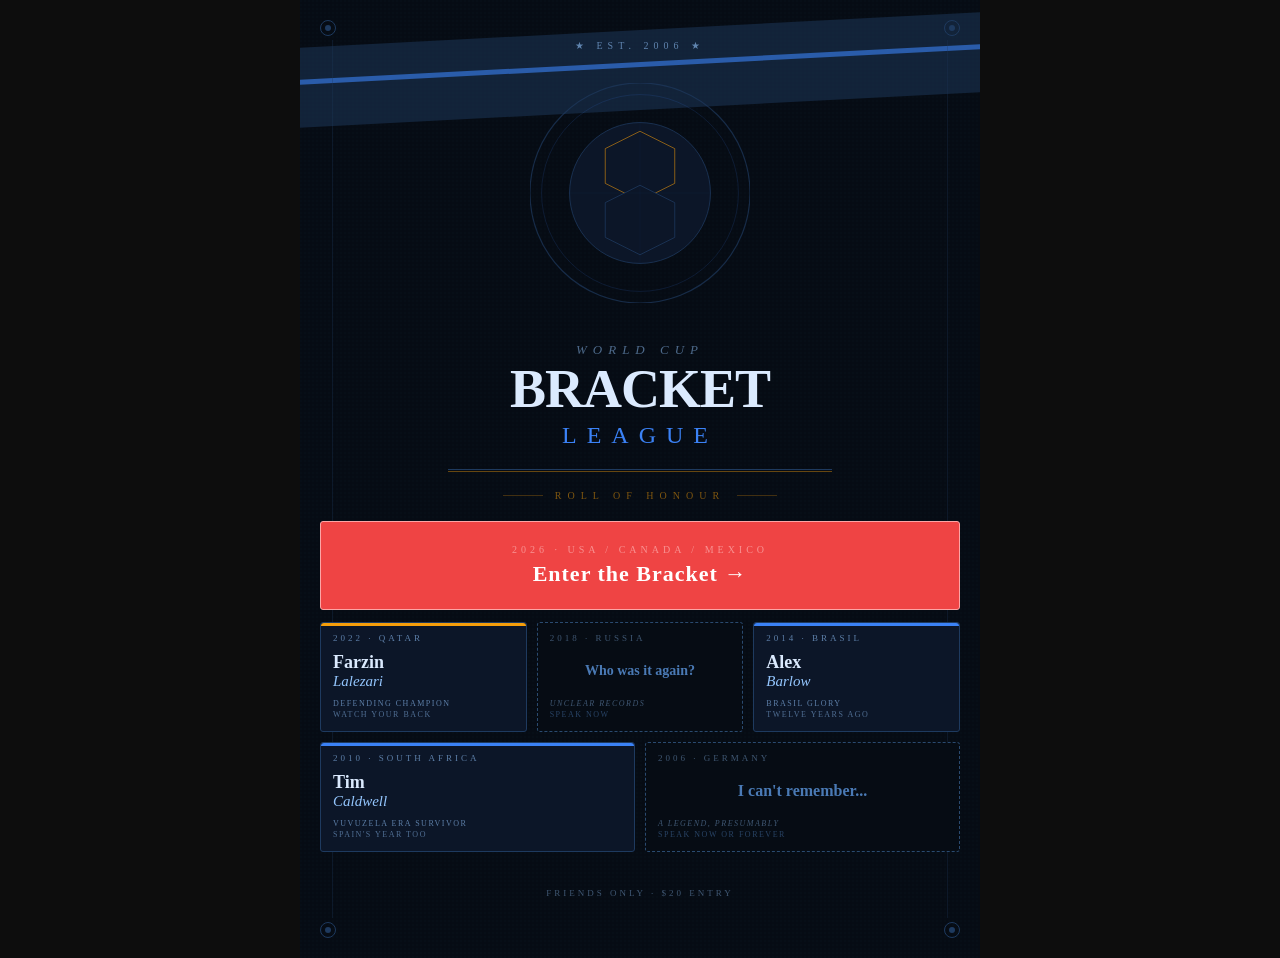
==== public/index.html @ c5e6e9f5 "wc2026[fix]: welcome page readability - better contrast, remove gold band, fix circle/band layering" ====
<!DOCTYPE html>
<html lang="en">
<head>
  <meta charset="UTF-8">
  <meta name="viewport" content="width=device-width, initial-scale=1.0">
  <title>World Cup Bracket League 2026</title>
  <link rel="stylesheet" href="css/styles.css">
</head>
<body class="welcome-page">
  <main class="welcome-hero">
    <!-- Background grain texture and decorative elements -->
    <div class="welcome-hero__bg"></div>
    
    <!-- Diagonal accent bands -->
    <div class="welcome-hero__band welcome-hero__band--wide"></div>
    <div class="welcome-hero__band welcome-hero__band--highlight"></div>

    <!-- Corner registration marks -->
    <div class="welcome-hero__corner welcome-hero__corner--tl"></div>
    <div class="welcome-hero__corner welcome-hero__corner--tr"></div>
    <div class="welcome-hero__corner welcome-hero__corner--bl"></div>
    <div class="welcome-hero__corner welcome-hero__corner--br"></div>

    <!-- Side rules -->
    <div class="welcome-hero__rule welcome-hero__rule--left"></div>
    <div class="welcome-hero__rule welcome-hero__rule--right"></div>

    <!-- Content container -->
    <div class="welcome-hero__content">
      <!-- Eyebrow -->
      <div class="welcome-hero__eyebrow">★ EST. 2006 ★</div>

      <!-- Football circle motif -->
      <svg class="welcome-hero__circle" viewBox="0 0 228 228" xmlns="http://www.w3.org/2000/svg">
        <!-- Outer ring -->
        <circle cx="114" cy="114" r="114" fill="none" stroke="currentColor" stroke-width="1.2" opacity="0.7" class="welcome-hero__circle-outer"/>
        <!-- Middle ring -->
        <circle cx="114" cy="114" r="102" fill="none" stroke="currentColor" stroke-width="0.4" opacity="0.35" class="welcome-hero__circle-mid"/>
        <!-- Inner filled circle -->
        <circle cx="114" cy="114" r="73" fill="currentColor" stroke="currentColor" stroke-width="0.8" class="welcome-hero__circle-inner"/>
        <!-- Upper hexagon (unfilled) -->
        <polygon points="114,50 150,68 150,104 114,122 78,104 78,68" fill="none" stroke="currentColor" stroke-width="1" opacity="0.55" class="welcome-hero__hexagon-upper"/>
        <!-- Lower hexagon (filled) -->
        <polygon points="114,106 150,124 150,160 114,178 78,160 78,124" fill="currentColor" stroke="currentColor" stroke-width="0.8" class="welcome-hero__hexagon-lower"/>
        <!-- Crosshair lines -->
        <line x1="114" y1="40" x2="114" y2="188" stroke="currentColor" stroke-width="0.4" opacity="0.3" class="welcome-hero__crosshair"/>
        <line x1="40" y1="114" x2="188" y2="114" stroke="currentColor" stroke-width="0.4" opacity="0.3" class="welcome-hero__crosshair"/>
      </svg>

      <!-- Title block -->
      <div class="welcome-hero__title">
        <div class="welcome-hero__title-line-1">WORLD CUP</div>
        <div class="welcome-hero__title-line-2">BRACKET</div>
        <div class="welcome-hero__title-line-3">LEAGUE</div>
      </div>

      <!-- Dividers -->
      <div class="welcome-hero__divider"></div>

      <!-- Roll of Honour label -->
      <div class="welcome-hero__honour-label">ROLL OF HONOUR</div>

      <!-- Champion cards grid -->
      <div class="welcome-hero__cards">
        <!-- 2026 CTA Card (full width) -->
        <div class="welcome-hero__card welcome-hero__card--cta">
          <div class="welcome-hero__card-inner">
            <div class="welcome-hero__card-year">2026 · USA / CANADA / MEXICO</div>
            <div class="welcome-hero__card-cta-text">Enter the Bracket →</div>
            <a href="/results" class="welcome-hero__card-link"></a>
          </div>
        </div>

        <!-- Row B: 2022, 2018, 2014 -->
        <div class="welcome-hero__cards-row">
          <!-- 2022 Qatar - Farzin Lalezari -->
          <div class="welcome-hero__card welcome-hero__card--known" style="--accent-color: var(--c-gold)">
            <div class="welcome-hero__card-accent"></div>
            <div class="welcome-hero__card-year">2022 · QATAR</div>
            <div class="welcome-hero__card-name">
              <div class="welcome-hero__card-first">Farzin</div>
              <div class="welcome-hero__card-last">Lalezari</div>
            </div>
            <div class="welcome-hero__card-subtitle">Defending champion</div>
            <div class="welcome-hero__card-tagline">Watch your back</div>
          </div>

          <!-- 2018 Russia - Mystery -->
          <div class="welcome-hero__card welcome-hero__card--mystery">
            <div class="welcome-hero__card-year">2018 · RUSSIA</div>
            <div class="welcome-hero__card-name welcome-hero__card-mystery-name">Who was it again?</div>
            <div class="welcome-hero__card-subtitle">Unclear records</div>
            <div class="welcome-hero__card-tagline">Speak now</div>
          </div>

          <!-- 2014 Brasil - Alex Barlow -->
          <div class="welcome-hero__card welcome-hero__card--known" style="--accent-color: var(--c-blue)">
            <div class="welcome-hero__card-accent"></div>
            <div class="welcome-hero__card-year">2014 · BRASIL</div>
            <div class="welcome-hero__card-name">
              <div class="welcome-hero__card-first">Alex</div>
              <div class="welcome-hero__card-last">Barlow</div>
            </div>
            <div class="welcome-hero__card-subtitle">Brasil glory</div>
            <div class="welcome-hero__card-tagline">Twelve years ago</div>
          </div>
        </div>

        <!-- Row C: 2010, 2006 -->
        <div class="welcome-hero__cards-row welcome-hero__cards-row--bottom">
          <!-- 2010 South Africa - Tim Caldwell -->
          <div class="welcome-hero__card welcome-hero__card--known welcome-hero__card--wide" style="--accent-color: var(--c-blue)">
            <div class="welcome-hero__card-accent"></div>
            <div class="welcome-hero__card-year">2010 · SOUTH AFRICA</div>
            <div class="welcome-hero__card-name">
              <div class="welcome-hero__card-first">Tim</div>
              <div class="welcome-hero__card-last">Caldwell</div>
            </div>
            <div class="welcome-hero__card-subtitle">Vuvuzela era survivor</div>
            <div class="welcome-hero__card-tagline">Spain's year too</div>
          </div>

          <!-- 2006 Germany - Mystery -->
          <div class="welcome-hero__card welcome-hero__card--mystery welcome-hero__card--wide">
            <div class="welcome-hero__card-year">2006 · GERMANY</div>
            <div class="welcome-hero__card-name welcome-hero__card-mystery-name welcome-hero__card-mystery-name--large">I can't remember...</div>
            <div class="welcome-hero__card-subtitle">A legend, presumably</div>
            <div class="welcome-hero__card-tagline">Speak now or forever</div>
          </div>
        </div>
      </div>

      <!-- Footer -->
      <div class="welcome-hero__footer">
        FRIENDS ONLY · $20 ENTRY
      </div>
    </div>
  </main>
</body>
</html>
---- public/css/styles.css ----
/* ============================================================
   WC 2026 Fantasy — Shared Styles
   Mobile-first, target ~390px wide
   ============================================================ */

:root {
  --c-bg:          #0d0d0d;
  --c-surface:     #1a1a1a;
  --c-surface2:    #242424;
  --c-border:      #333;
  --c-text:        #e8e8e8;
  --c-muted:       #888;
  --c-blue:        #3b82f6;
  --c-blue-dim:    #1e3a5f;
  --c-green:       #22c55e;
  --c-green-dim:   #14532d;
  --c-red:         #ef4444;
  --c-gold:        #f59e0b;
  --c-gold-dim:    #78350f;
  --radius:        8px;
  --radius-sm:     4px;
  --font:          -apple-system, BlinkMacSystemFont, "Segoe UI", Roboto, sans-serif;
}

*, *::before, *::after { box-sizing: border-box; margin: 0; padding: 0; }

html { font-size: 15px; }

body {
  background: var(--c-bg);
  color: var(--c-text);
  font-family: var(--font);
  min-height: 100vh;
  -webkit-font-smoothing: antialiased;
}

a { color: var(--c-blue); text-decoration: none; }
a:hover { text-decoration: underline; }

/* ── Top bar ─────────────────────────────────────────────── */
.topbar {
  display: flex;
  align-items: center;
  justify-content: space-between;
  padding: 12px 16px;
  background: var(--c-surface);
  border-bottom: 1px solid var(--c-border);
  position: sticky;
  top: 0;
  z-index: 100;
}
.topbar__title {
  font-size: 1.1rem;
  font-weight: 700;
  letter-spacing: -0.02em;
}
.topbar__sub {
  font-size: 0.7rem;
  color: var(--c-muted);
  margin-top: 1px;
}

/* ── Buttons ─────────────────────────────────────────────── */
.btn {
  display: inline-flex;
  align-items: center;
  justify-content: center;
  padding: 8px 14px;
  border-radius: var(--radius-sm);
  font-size: 0.85rem;
  font-weight: 600;
  border: 1px solid transparent;
  cursor: pointer;
  transition: background 0.12s, color 0.12s, border-color 0.12s;
  white-space: nowrap;
}
.btn--primary {
  background: var(--c-blue);
  color: #fff;
  border-color: var(--c-blue);
}
.btn--primary:hover { background: #2563eb; }
.btn--ghost {
  background: transparent;
  color: var(--c-text);
  border-color: var(--c-border);
}
.btn--ghost:hover { background: var(--c-surface2); }
.btn--sm { padding: 5px 12px; font-size: 0.78rem; }

/* ── Pick buttons (prediction) ───────────────────────────── */
.pick-btn {
  flex: 1;
  padding: 7px 4px;
  border-radius: var(--radius-sm);
  font-size: 0.78rem;
  font-weight: 600;
  border: 1px solid var(--c-border);
  background: var(--c-surface2);
  color: var(--c-muted);
  cursor: pointer;
  transition: all 0.1s;
  overflow: hidden;
  text-overflow: ellipsis;
  white-space: nowrap;
}
.pick-btn--draw {
  flex: 0 0 auto;
  padding: 7px 10px;
}
.pick-btn:hover:not(:disabled) {
  border-color: var(--c-blue);
  color: var(--c-text);
}
.pick-btn--selected {
  background: var(--c-blue-dim);
  color: var(--c-blue);
  border-color: var(--c-blue);
}
.pick-btn--default {
  background: var(--c-surface2);
  color: var(--c-muted);
  border-color: var(--c-border);
  position: relative;
}
.pick-btn--default::after {
  content: "•";
  font-size: 0.6rem;
  position: absolute;
  top: 2px;
  right: 3px;
  color: var(--c-muted);
}
.pick-btn:disabled {
  cursor: default;
  opacity: 0.7;
}
.pick-btn.ko-card__score--correct {
  color: var(--c-green);
  font-weight: 700;
}
.pick-btn.ko-card__score--wrong {
  color: var(--c-red);
  font-weight: 700;
}

/* Results page team displays (read-only, no button styling) */
.ko-team {
  display: inline-block;
  padding: 7px 4px;
  font-size: 0.78rem;
  font-weight: 600;
  color: var(--c-muted);
  text-align: center;
  flex: 1;
}
.ko-team.ko-card__score--correct {
  color: var(--c-green);
  font-weight: 700;
}
.ko-team.ko-card__score--wrong {
  color: var(--c-red);
  font-weight: 700;
}

/* ── Layout helpers ──────────────────────────────────────── */
.page-wrap {
  max-width: 760px;
  margin: 0 auto;
  padding: 12px 12px 48px;
}

/* ── Section headings ────────────────────────────────────── */
.section-title {
  font-size: 0.75rem;
  font-weight: 700;
  letter-spacing: 0.08em;
  text-transform: uppercase;
  color: var(--c-muted);
  margin: 20px 0 10px;
}

/* ── Leaderboard ─────────────────────────────────────────── */
.podium {
  display: flex;
  align-items: flex-end;
  justify-content: center;
  gap: 8px;
  margin: 16px 0 24px;
}
.podium__slot {
  display: flex;
  flex-direction: column;
  align-items: center;
  gap: 4px;
  flex: 1;
  max-width: 110px;
}
.podium__slot--1 .podium__block { background: var(--c-gold-dim); border-color: var(--c-gold); }
.podium__slot--1 .podium__rank { color: var(--c-gold); }
.podium__block {
  width: 100%;
  background: var(--c-surface2);
  border: 1px solid var(--c-border);
  border-radius: var(--radius-sm) var(--radius-sm) 0 0;
  display: flex;
  flex-direction: column;
  align-items: center;
  padding: 8px 4px 6px;
  gap: 4px;
}
.podium__slot--1 .podium__block { padding-top: 14px; }
.podium__slot--2 .podium__block { padding-top: 10px; }
.podium__avatar {
  width: 36px;
  height: 36px;
  border-radius: 50%;
  background: var(--c-surface);
  border: 1px solid var(--c-border);
  display: flex;
  align-items: center;
  justify-content: center;
  font-size: 0.85rem;
  font-weight: 700;
}
.podium__name {
  font-size: 0.75rem;
  font-weight: 600;
  text-align: center;
  max-width: 90px;
  overflow: hidden;
  text-overflow: ellipsis;
  white-space: nowrap;
}
.podium__score {
  font-size: 0.8rem;
  font-weight: 700;
  color: var(--c-blue);
}
.podium__rank {
  font-size: 0.65rem;
  font-weight: 700;
  color: var(--c-muted);
  letter-spacing: 0.05em;
}

.lb-table { width: 100%; border-collapse: collapse; }
.lb-table td, .lb-table th {
  padding: 8px 10px;
  font-size: 0.82rem;
  border-bottom: 1px solid var(--c-border);
  text-align: left;
}
.lb-table th {
  font-size: 0.7rem;
  color: var(--c-muted);
  text-transform: uppercase;
  letter-spacing: 0.06em;
  font-weight: 600;
}
.lb-table td:last-child { text-align: right; font-weight: 700; }
.lb-row--me { background: var(--c-blue-dim); }
.lb-rank { color: var(--c-muted); font-variant-numeric: tabular-nums; width: 28px; }
.lb-avatar {
  width: 26px;
  height: 26px;
  border-radius: 50%;
  background: var(--c-surface2);
  border: 1px solid var(--c-border);
  display: inline-flex;
  align-items: center;
  justify-content: center;
  font-size: 0.7rem;
  font-weight: 700;
  vertical-align: middle;
  margin-right: 6px;
}

/* ── Group cards grid ────────────────────────────────────── */
.groups-grid {
  display: grid;
  grid-template-columns: repeat(2, minmax(0, 1fr));
  gap: 10px;
}
.group-card {
  background: var(--c-surface);
  border: 1px solid var(--c-border);
  border-radius: var(--radius);
  overflow: hidden;
}
.group-card__header {
  padding: 7px 10px;
  font-size: 0.72rem;
  font-weight: 700;
  text-transform: uppercase;
  letter-spacing: 0.07em;
  background: var(--c-surface2);
  border-bottom: 1px solid var(--c-border);
}

/* Standings table */
.standings { width: 100%; border-collapse: collapse; }
.standings td {
  padding: 4px 6px;
  font-size: 0.7rem;
  border-bottom: 1px solid var(--c-border);
}
.standings td:first-child { font-weight: 600; }
.standings td:not(:first-child) {
  text-align: center;
  color: var(--c-muted);
  width: 20px;
}
.standings .pts { font-weight: 700; color: var(--c-text); }
.standings .team-name { max-width: 70px; }
.standings .team-abbr { color: var(--c-muted); font-size: 0.65rem; margin-left: 3px; }
.standings tr.qualified td:first-child { color: var(--c-blue); }
.standings tr.qualified-actual td:first-child { color: var(--c-green); }

/* Fixtures divider */
.fixtures-divider {
  padding: 4px 10px;
  font-size: 0.65rem;
  font-weight: 700;
  text-transform: uppercase;
  letter-spacing: 0.07em;
  color: var(--c-muted);
  background: var(--c-surface2);
  border-top: 1px solid var(--c-border);
  border-bottom: 1px solid var(--c-border);
}

/* Fixture rows */
.fixture { padding: 6px 8px; border-bottom: 1px solid var(--c-border); }
.fixture:last-child { border-bottom: none; }
.fixture__header {
  display: flex;
  align-items: center;
  justify-content: space-between;
  gap: 4px;
  margin-bottom: 5px;
}
.fixture__team {
  font-size: 0.72rem;
  font-weight: 600;
  flex: 1;
  overflow: hidden;
  text-overflow: ellipsis;
  white-space: nowrap;
}
.fixture__team--away { text-align: right; }
.fixture__score {
  font-size: 0.72rem;
  font-weight: 700;
  color: var(--c-muted);
  white-space: nowrap;
  min-width: 40px;
  text-align: center;
}
.fixture__score--live { color: var(--c-red); }
.fixture__buttons {
  display: flex;
  gap: 4px;
  align-items: center;
}

/* ── Lock banner ─────────────────────────────────────────── */
.lock-banner {
  background: var(--c-surface2);
  border: 1px solid var(--c-border);
  border-radius: var(--radius-sm);
  padding: 8px 12px;
  font-size: 0.78rem;
  color: var(--c-muted);
  margin-bottom: 12px;
  text-align: center;
}
.lock-banner--locked { color: var(--c-red); border-color: var(--c-red); opacity: 0.8; }

/* ── Tab strip (predictions page) ───────────────────────── */
.tab-strip {
  display: flex;
  gap: 6px;
  margin-bottom: 14px;
  overflow-x: auto;
  -webkit-overflow-scrolling: touch;
  scrollbar-width: none;
  padding-bottom: 2px;
}
.tab-strip::-webkit-scrollbar { display: none; }
.tab {
  flex-shrink: 0;
  padding: 6px 14px;
  border-radius: 20px;
  font-size: 0.8rem;
  font-weight: 600;
  border: 1px solid var(--c-border);
  background: transparent;
  color: var(--c-muted);
  cursor: pointer;
  transition: all 0.1s;
}
.tab--active {
  background: var(--c-text);
  color: var(--c-bg);
  border-color: var(--c-text);
}
.tab--locked { opacity: 0.6; }

/* ── Knockout bracket ────────────────────────────────────── */
.bracket-round-tabs {
  display: flex;
  gap: 5px;
  overflow-x: auto;
  -webkit-overflow-scrolling: touch;
  scrollbar-width: none;
  margin-bottom: 12px;
  padding-bottom: 2px;
}
.bracket-round-tabs::-webkit-scrollbar { display: none; }
.round-tab {
  flex-shrink: 0;
  padding: 5px 12px;
  border-radius: 16px;
  font-size: 0.75rem;
  font-weight: 600;
  border: 1px solid var(--c-border);
  background: transparent;
  color: var(--c-muted);
  cursor: pointer;
  transition: all 0.1s;
}
.round-tab--active {
  background: var(--c-text);
  color: var(--c-bg);
  border-color: var(--c-text);
}

.bracket-view {
  display: block;
  width: 100%;
}
.bracket-col {
  display: flex;
  flex-direction: column;
  gap: 12px;
  flex: 0 0 62%;
}
.bracket-col--next {
  flex: 0 0 34%;
  opacity: 0.4;
  pointer-events: none;
}
.bracket-connector {
  flex: 0 0 20px;
  position: relative;
  align-self: stretch;
}

/* Match card (knockout) */
.ko-card {
  background: var(--c-surface);
  border: 1px solid var(--c-border);
  border-radius: var(--radius);
  padding: 8px 10px;
  display: flex;
  flex-direction: column;
  gap: 6px;
}
.ko-card--dim {
  background: var(--c-surface);
  border-color: var(--c-border);
}
.ko-card__meta {
  font-size: 0.65rem;
  color: var(--c-muted);
}
.ko-card__matchup {
  display: flex;
  justify-content: space-between;
  align-items: center;
  font-size: 0.78rem;
  font-weight: 600;
  gap: 4px;
}
.ko-card__team { flex: 1; overflow: hidden; text-overflow: ellipsis; white-space: nowrap; }
.ko-card__team--away { text-align: right; }
.ko-card__score {
  font-size: 0.75rem;
  color: var(--c-muted);
  white-space: nowrap;
  padding: 0 4px;
}
.ko-card__score--live { color: var(--c-red); }
.ko-card__buttons { display: flex; gap: 4px; }
.ko-card__placeholder {
  font-size: 0.7rem;
  color: var(--c-muted);
  font-style: italic;
}

/* ── Tiebreaker ──────────────────────────────────────────── */
.tiebreaker {
  background: var(--c-surface);
  border: 1px solid var(--c-border);
  border-radius: var(--radius);
  padding: 14px;
  margin-top: 14px;
}
.tiebreaker__label {
  font-size: 0.82rem;
  color: var(--c-muted);
  margin-bottom: 10px;
  line-height: 1.4;
}
.tiebreaker__input-row { display: flex; align-items: center; gap: 10px; }
.tiebreaker__input {
  width: 72px;
  padding: 8px 10px;
  background: var(--c-surface2);
  border: 1px solid var(--c-border);
  border-radius: var(--radius-sm);
  color: var(--c-text);
  font-size: 0.9rem;
  font-family: var(--font);
  text-align: center;
}
.tiebreaker__input:focus { outline: none; border-color: var(--c-blue); }
.tiebreaker__input:disabled { opacity: 0.6; cursor: default; }
.tiebreaker__hint { font-size: 0.72rem; color: var(--c-muted); }

/* ── Prediction overlay (results page) ───────────────────── */
.pred-overlay {
  font-size: 0.68rem;
  margin-top: 3px;
  display: flex;
  align-items: center;
  gap: 4px;
}
.pred-overlay--correct { color: var(--c-green); }
.pred-overlay--wrong   { color: var(--c-red); }

/* Score color overlay — correct pick = green, wrong = red */
.fixture__score--correct  { color: var(--c-green) !important; font-weight: 700; }
.fixture__score--wrong    { color: var(--c-red)   !important; font-weight: 700; }
.ko-card__score--correct  { color: var(--c-green) !important; font-weight: 700; }
.ko-card__score--wrong    { color: var(--c-red)   !important; font-weight: 700; }

/* ── Login modal ─────────────────────────────────────────── */
.modal-backdrop {
  position: fixed;
  inset: 0;
  background: rgba(0,0,0,0.7);
  display: flex;
  align-items: center;
  justify-content: center;
  z-index: 200;
  padding: 16px;
}
.modal-backdrop.hidden { display: none; }
.modal {
  background: var(--c-surface);
  border: 1px solid var(--c-border);
  border-radius: var(--radius);
  padding: 24px;
  width: 100%;
  max-width: 360px;
}
.modal__title {
  font-size: 1.1rem;
  font-weight: 700;
  margin-bottom: 6px;
}
.modal__sub {
  font-size: 0.8rem;
  color: var(--c-muted);
  margin-bottom: 20px;
  line-height: 1.4;
}
.form-group { margin-bottom: 14px; }
.form-label {
  display: block;
  font-size: 0.75rem;
  font-weight: 600;
  color: var(--c-muted);
  margin-bottom: 5px;
  text-transform: uppercase;
  letter-spacing: 0.05em;
}
.form-input {
  width: 100%;
  padding: 10px 12px;
  background: var(--c-surface2);
  border: 1px solid var(--c-border);
  border-radius: var(--radius-sm);
  color: var(--c-text);
  font-size: 0.9rem;
  font-family: var(--font);
}
.form-input:focus { outline: none; border-color: var(--c-blue); }
.form-error {
  font-size: 0.75rem;
  color: var(--c-red);
  margin-top: 10px;
  min-height: 1em;
}

/* ── Save indicator ──────────────────────────────────────── */
.save-indicator {
  position: fixed;
  bottom: 20px;
  right: 16px;
  background: var(--c-surface2);
  border: 1px solid var(--c-green);
  color: var(--c-green);
  padding: 6px 12px;
  border-radius: var(--radius-sm);
  font-size: 0.78rem;
  font-weight: 600;
  opacity: 0;
  transition: opacity 0.2s;
  pointer-events: none;
  z-index: 150;
}
.save-indicator.visible { opacity: 1; }

/* ── Back link ───────────────────────────────────────────── */
.back-link {
  display: inline-flex;
  align-items: center;
  gap: 4px;
  font-size: 0.8rem;
  color: var(--c-muted);
  margin-bottom: 14px;
}
.back-link:hover { color: var(--c-text); text-decoration: none; }

/* ── Last updated ────────────────────────────────────────── */
.last-updated {
  font-size: 0.7rem;
  color: var(--c-muted);
  text-align: center;
  padding: 6px 0 2px;
}

/* ── Utility ─────────────────────────────────────────────── */
.hidden { display: none !important; }
.text-muted { color: var(--c-muted); }
.text-blue  { color: var(--c-blue); }
.text-green { color: var(--c-green); }
.text-red   { color: var(--c-red); }
.mt-1 { margin-top: 4px; }
.mt-2 { margin-top: 8px; }

/* ── Countdown banner ────────────────────────────────────── */
.countdown-banner {
  background: var(--c-surface);
  border: 1px solid var(--c-border);
  border-radius: var(--radius);
  padding: 10px 14px;
  margin-bottom: 16px;
  display: flex;
  align-items: center;
  justify-content: space-between;
  gap: 10px;
  flex-wrap: wrap;
}
.countdown-banner__time {
  font-size: 0.85rem;
  font-weight: 600;
  color: var(--c-text);
}
.countdown-banner__time span {
  color: var(--c-blue);
}
.countdown-banner__link {
  font-size: 0.75rem;
  color: var(--c-muted);
  white-space: nowrap;
}
.countdown-banner__link:hover { color: var(--c-text); }

/* ── Footer ──────────────────────────────────────────────── */
.site-footer {
  margin-top: 48px;
  padding: 20px 16px;
  border-top: 1px solid var(--c-border);
  display: flex;
  flex-wrap: wrap;
  gap: 8px 20px;
  justify-content: center;
  font-size: 0.75rem;
  color: var(--c-muted);
}
.site-footer a {
  color: var(--c-muted);
}
.site-footer a:hover {
  color: var(--c-text);
  text-decoration: none;
}
.site-footer__sep {
  color: var(--c-border);
}
.site-footer__gh {
  display: inline-flex;
  align-items: center;
  color: var(--c-muted);
  line-height: 1;
}
.site-footer__gh:hover { color: var(--c-text); }
.site-footer__gh svg { width: 16px; height: 16px; fill: currentColor; }
.site-footer__cta {
  color: var(--c-gold) !important;
  border: 1px solid var(--c-gold);
  border-radius: 12px;
  padding: 3px 10px;
  font-size: 0.75rem;
  font-weight: 600;
  line-height: 1.4;
  text-decoration: none !important;
  white-space: nowrap;
}
.site-footer__cta:hover {
  background: var(--c-gold-dim);
  color: var(--c-gold) !important;
}

/* ── Welcome Page ────────────────────────────────────────── */

.welcome-page {
  --c-bg-welcome:      #060c14;
  --c-bg-card-welcome: #0c1628;
  --c-blue-text:       #dbeafe;
  --c-blue-muted:      #93c5fd;
  --c-red-welcome:     #ef4444;
  --c-red-light:       #fca5a5;
  --c-mystery-name:    #4a7ab5;
}

.welcome-hero {
  position: relative;
  width: 100%;
  max-width: 680px;
  margin: 0 auto;
  min-height: 100vh;
  padding: 40px 20px 60px;
  background: var(--c-bg-welcome);
  overflow: hidden;
}

/* Background grain texture */
.welcome-hero__bg {
  position: absolute;
  inset: 0;
  background-image: url('data:image/svg+xml;utf8,<svg xmlns="http://www.w3.org/2000/svg" width="4" height="4"><rect width="4" height="4" fill="%23060c14"/><circle cx="1" cy="1" r="0.8" fill="%230a1628" opacity="0.3"/><circle cx="3" cy="3" r="0.8" fill="%23040810" opacity="0.3"/></svg>');
  background-size: 4px 4px;
  opacity: 0.9;
  pointer-events: none;
}

/* Diagonal accent bands — sit behind content, above eyebrow area only */
.welcome-hero__band {
  position: absolute;
  pointer-events: none;
  z-index: 1;
}

.welcome-hero__band--wide {
  top: 30px;
  left: -50px;
  right: -50px;
  height: 80px;
  background: var(--c-blue-dim);
  opacity: 0.5;
  transform: skewY(-3deg);
}

.welcome-hero__band--highlight {
  top: 62px;
  left: -50px;
  right: -50px;
  height: 5px;
  background: var(--c-blue);
  opacity: 0.6;
  transform: skewY(-3deg);
}

/* Corner registration marks */
.welcome-hero__corner {
  position: absolute;
  width: 16px;
  height: 16px;
  border: 1px solid var(--c-blue-dim);
  border-radius: 50%;
  pointer-events: none;
  z-index: 2;
}

.welcome-hero__corner::before {
  content: '';
  position: absolute;
  width: 6px;
  height: 6px;
  background: var(--c-blue-dim);
  border-radius: 50%;
  top: 50%;
  left: 50%;
  transform: translate(-50%, -50%);
}

.welcome-hero__corner--tl { top: 20px; left: 20px; }
.welcome-hero__corner--tr { top: 20px; right: 20px; }
.welcome-hero__corner--bl { bottom: 20px; left: 20px; }
.welcome-hero__corner--br { bottom: 20px; right: 20px; }

/* Side rules */
.welcome-hero__rule {
  position: absolute;
  background: var(--c-blue-dim);
  opacity: 0.3;
  pointer-events: none;
  width: 0.8px;
  z-index: 2;
}

.welcome-hero__rule--left  { left: 32px;  top: 40px; bottom: 40px; }
.welcome-hero__rule--right { right: 32px; top: 40px; bottom: 40px; }

/* Content container — above all decorative layers */
.welcome-hero__content {
  position: relative;
  z-index: 10;
  text-align: center;
}

/* Eyebrow */
.welcome-hero__eyebrow {
  font-family: Georgia, 'Times New Roman', serif;
  font-size: 10px;
  letter-spacing: 5px;
  color: var(--c-blue-muted);
  opacity: 0.6;
  margin-bottom: 32px;
  text-transform: uppercase;
}

/* Football circle motif */
.welcome-hero__circle {
  width: clamp(160px, 45vw, 220px);
  height: auto;
  margin: 0 auto 28px;
}

.welcome-hero__circle-outer { stroke: #1e3a5f; }
.welcome-hero__circle-mid   { stroke: #3b82f6; }
.welcome-hero__circle-inner { fill: #0c1628; stroke: #1e3a5f; }
.welcome-hero__hexagon-upper { stroke: #f59e0b; }
.welcome-hero__hexagon-lower { fill: #0c1628; stroke: #1e3a5f; }
.welcome-hero__crosshair    { stroke: #1e3a5f; }

/* Title block */
.welcome-hero__title {
  margin: 8px 0 20px;
}

.welcome-hero__title-line-1 {
  font-family: Georgia, 'Times New Roman', serif;
  font-size: 13px;
  font-style: italic;
  letter-spacing: 6px;
  color: var(--c-blue-muted);
  opacity: 0.5;
  margin-bottom: 4px;
  text-transform: uppercase;
}

.welcome-hero__title-line-2 {
  font-family: Georgia, 'Times New Roman', serif;
  font-size: clamp(38px, 12vw, 54px);
  font-weight: bold;
  letter-spacing: -1px;
  color: var(--c-blue-text);
  line-height: 1;
  margin-bottom: 6px;
  text-transform: uppercase;
}

.welcome-hero__title-line-3 {
  font-family: Georgia, 'Times New Roman', serif;
  font-size: clamp(16px, 5vw, 24px);
  font-weight: normal;
  letter-spacing: 10px;
  color: var(--c-blue);
  text-transform: uppercase;
}

/* Divider */
.welcome-hero__divider {
  height: 1px;
  background: var(--c-blue-dim);
  margin: 20px auto;
  width: 60%;
  position: relative;
}

.welcome-hero__divider::after {
  content: '';
  position: absolute;
  top: 2px;
  left: 0;
  right: 0;
  height: 0.5px;
  background: var(--c-gold);
  opacity: 0.4;
}

/* Roll of Honour label */
.welcome-hero__honour-label {
  font-family: Georgia, 'Times New Roman', serif;
  font-size: 10px;
  letter-spacing: 6px;
  color: var(--c-gold);
  opacity: 0.5;
  margin: 0 0 20px;
  text-transform: uppercase;
  display: flex;
  align-items: center;
  justify-content: center;
  gap: 12px;
}

.welcome-hero__honour-label::before,
.welcome-hero__honour-label::after {
  content: '';
  display: inline-block;
  width: 40px;
  height: 0.7px;
  background: var(--c-gold);
  opacity: 0.5;
}

/* Champion cards */
.welcome-hero__cards {
  margin-top: 8px;
}

.welcome-hero__card {
  position: relative;
  border-radius: 3px;
  font-family: Georgia, 'Times New Roman', serif;
  text-align: left;
}

/* CTA Card */
.welcome-hero__card--cta {
  background: var(--c-red-welcome);
  border: 0.8px solid var(--c-red-light);
  padding: 22px 20px;
  display: flex;
  flex-direction: column;
  align-items: center;
  justify-content: center;
  position: relative;
  margin-bottom: 12px;
  cursor: pointer;
  transition: opacity 0.15s;
}

.welcome-hero__card--cta:hover { opacity: 0.9; }

.welcome-hero__card--cta .welcome-hero__card-year {
  color: var(--c-red-light);
  font-size: 10px;
  letter-spacing: 4px;
  opacity: 0.8;
  margin-bottom: 6px;
  text-transform: uppercase;
  text-align: center;
}

.welcome-hero__card-cta-text {
  color: white;
  font-size: clamp(17px, 4.5vw, 22px);
  font-weight: bold;
  letter-spacing: 1px;
  text-align: center;
}

.welcome-hero__card-link {
  position: absolute;
  inset: 0;
  cursor: pointer;
}

/* Known champion cards */
.welcome-hero__card--known {
  background: var(--c-bg-card-welcome);
  border: 0.8px solid var(--c-blue-dim);
  padding: 10px 12px 12px;
  min-height: 110px;
  display: flex;
  flex-direction: column;
  justify-content: space-between;
}

.welcome-hero__card-accent {
  position: absolute;
  top: 0;
  left: 0;
  right: 0;
  height: 3px;
  background: var(--accent-color, var(--c-blue));
  border-radius: 3px 3px 0 0;
}

.welcome-hero__card-year {
  font-size: 9px;
  letter-spacing: 3px;
  color: var(--c-blue-muted);
  opacity: 0.6;
  text-transform: uppercase;
  margin-bottom: 6px;
}

.welcome-hero__card-name {
  display: flex;
  flex-direction: column;
  flex: 1;
  justify-content: center;
  margin-bottom: 6px;
}

.welcome-hero__card-first {
  font-size: clamp(14px, 3.5vw, 18px);
  font-weight: bold;
  color: var(--c-blue-text);
  line-height: 1.1;
}

.welcome-hero__card-last {
  font-size: clamp(12px, 3vw, 15px);
  font-style: italic;
  color: var(--c-blue-muted);
  line-height: 1.1;
}

.welcome-hero__card-subtitle {
  font-size: 8px;
  color: var(--c-blue-muted);
  opacity: 0.6;
  letter-spacing: 1.5px;
  text-transform: uppercase;
  margin-bottom: 2px;
}

.welcome-hero__card-tagline {
  font-size: 8px;
  color: var(--c-blue-muted);
  opacity: 0.5;
  letter-spacing: 1.5px;
  text-transform: uppercase;
}

/* Mystery cards */
.welcome-hero__card--mystery {
  background: var(--c-bg-welcome);
  border: 0.6px dashed #2a4a6f;
  padding: 10px 12px 12px;
  min-height: 110px;
  display: flex;
  flex-direction: column;
  justify-content: space-between;
}

.welcome-hero__card--mystery .welcome-hero__card-year {
  color: var(--c-blue-muted);
  opacity: 0.4;
}

.welcome-hero__card-mystery-name {
  font-size: clamp(11px, 2.8vw, 14px);
  font-weight: bold;
  color: var(--c-mystery-name);
  line-height: 1.2;
  flex: 1;
  display: flex;
  align-items: center;
}

.welcome-hero__card-mystery-name--large {
  font-size: clamp(13px, 3.2vw, 16px);
}

.welcome-hero__card--mystery .welcome-hero__card-subtitle {
  color: var(--c-blue-muted);
  opacity: 0.4;
  font-style: italic;
}

.welcome-hero__card--mystery .welcome-hero__card-tagline {
  color: var(--c-mystery-name);
  opacity: 0.5;
}

/* Card rows for grid layout */
.welcome-hero__cards-row {
  display: grid;
  grid-template-columns: repeat(3, 1fr);
  gap: 10px;
  margin-bottom: 10px;
}

.welcome-hero__cards-row--bottom {
  grid-template-columns: repeat(2, 1fr);
}

/* Footer */
.welcome-hero__footer {
  font-family: Georgia, 'Times New Roman', serif;
  font-size: 9px;
  letter-spacing: 3px;
  color: var(--c-blue-muted);
  opacity: 0.4;
  margin-top: 36px;
  text-transform: uppercase;
  text-align: center;
}

/* ── Responsive ──────────────────────────────────────────── */
@media (max-width: 420px) {
  .groups-grid { grid-template-columns: 1fr; }
  .podium { gap: 4px; }
  
  /* Welcome page mobile */
  .welcome-hero {
    padding: 30px 16px;
  }
  
  .welcome-hero__cards-row {
    grid-template-columns: 1fr;
  }
  
  .welcome-hero__cards-row--bottom {
    grid-template-columns: 1fr;
  }
  
  .welcome-hero__circle {
    width: clamp(100px, 30vw, 140px);
  }
}

@media (max-width: 480px) {
  .site-footer {
    flex-direction: column;
    align-items: center;
    gap: 10px;
  }
  .site-footer__sep { display: none; }
  .countdown-banner {
    flex-direction: column;
    align-items: flex-start;
    gap: 6px;
  }
}
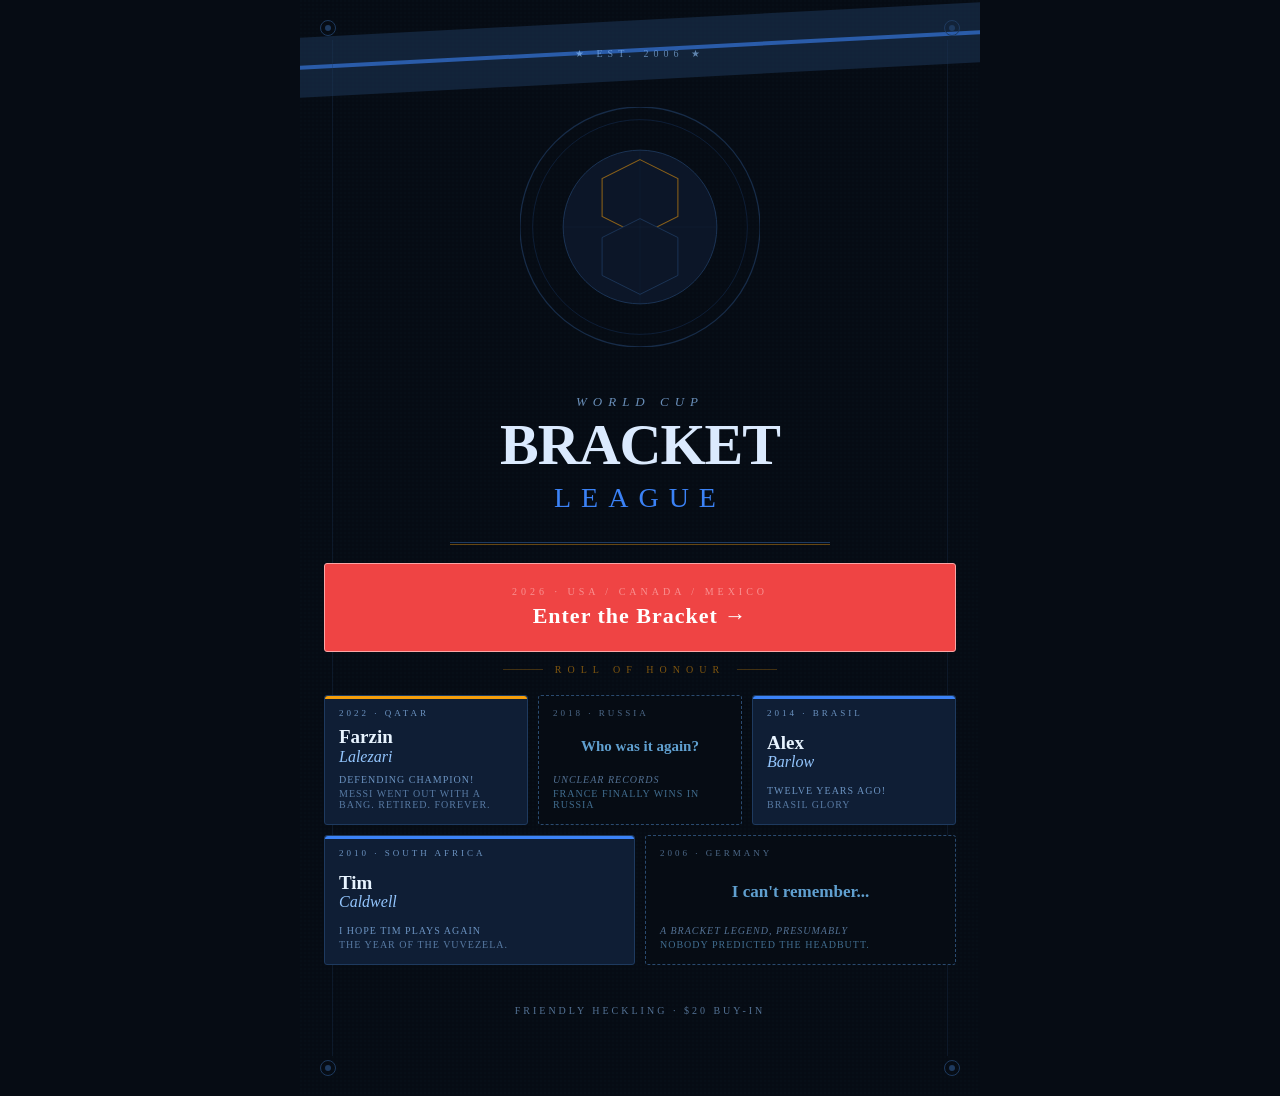
==== commit 2315c807: "update welcome page copy minor" ====
--- a/public/index.html
+++ b/public/index.html
@@ -57,9 +57,6 @@
       <!-- Dividers -->
       <div class="welcome-hero__divider"></div>
 
-      <!-- Roll of Honour label -->
-      <div class="welcome-hero__honour-label">ROLL OF HONOUR</div>
-
       <!-- Champion cards grid -->
       <div class="welcome-hero__cards">
         <!-- 2026 CTA Card (full width) -->
@@ -71,6 +68,9 @@
           </div>
         </div>
 
+        <!-- Roll of Honour label -->
+        <div class="welcome-hero__honour-label">ROLL OF HONOUR</div>
+
         <!-- Row B: 2022, 2018, 2014 -->
         <div class="welcome-hero__cards-row">
           <!-- 2022 Qatar - Farzin Lalezari -->
@@ -81,8 +81,8 @@
               <div class="welcome-hero__card-first">Farzin</div>
               <div class="welcome-hero__card-last">Lalezari</div>
             </div>
-            <div class="welcome-hero__card-subtitle">Defending champion</div>
-            <div class="welcome-hero__card-tagline">Watch your back</div>
+            <div class="welcome-hero__card-subtitle">Defending champion!</div>
+            <div class="welcome-hero__card-tagline">Messi went out with a bang. Retired. Forever.</div>
           </div>
 
           <!-- 2018 Russia - Mystery -->
@@ -90,7 +90,7 @@
             <div class="welcome-hero__card-year">2018 · RUSSIA</div>
             <div class="welcome-hero__card-name welcome-hero__card-mystery-name">Who was it again?</div>
             <div class="welcome-hero__card-subtitle">Unclear records</div>
-            <div class="welcome-hero__card-tagline">Speak now</div>
+            <div class="welcome-hero__card-tagline">France finally wins in Russia</div>
           </div>
 
           <!-- 2014 Brasil - Alex Barlow -->
@@ -101,8 +101,8 @@
               <div class="welcome-hero__card-first">Alex</div>
               <div class="welcome-hero__card-last">Barlow</div>
             </div>
-            <div class="welcome-hero__card-subtitle">Brasil glory</div>
-            <div class="welcome-hero__card-tagline">Twelve years ago</div>
+            <div class="welcome-hero__card-subtitle">Twelve years ago!</div>
+            <div class="welcome-hero__card-tagline">Brasil glory</div>
           </div>
         </div>
 
@@ -116,23 +116,23 @@
               <div class="welcome-hero__card-first">Tim</div>
               <div class="welcome-hero__card-last">Caldwell</div>
             </div>
-            <div class="welcome-hero__card-subtitle">Vuvuzela era survivor</div>
-            <div class="welcome-hero__card-tagline">Spain's year too</div>
+            <div class="welcome-hero__card-subtitle">I hope Tim plays again</div>
+            <div class="welcome-hero__card-tagline">The year of the Vuvezela.</div>
           </div>
 
           <!-- 2006 Germany - Mystery -->
           <div class="welcome-hero__card welcome-hero__card--mystery welcome-hero__card--wide">
             <div class="welcome-hero__card-year">2006 · GERMANY</div>
             <div class="welcome-hero__card-name welcome-hero__card-mystery-name welcome-hero__card-mystery-name--large">I can't remember...</div>
-            <div class="welcome-hero__card-subtitle">A legend, presumably</div>
-            <div class="welcome-hero__card-tagline">Speak now or forever</div>
+            <div class="welcome-hero__card-subtitle">A bracket legend, presumably</div>
+            <div class="welcome-hero__card-tagline">Nobody predicted the headbutt.</div>
           </div>
         </div>
       </div>
 
       <!-- Footer -->
       <div class="welcome-hero__footer">
-        FRIENDS ONLY · $20 ENTRY
+        FRIENDLY HECKLING · $20 BUY-IN
       </div>
     </div>
   </main>
--- a/public/css/styles.css
+++ b/public/css/styles.css
@@ -730,12 +730,13 @@
 
 .welcome-page {
   --c-bg-welcome:      #060c14;
-  --c-bg-card-welcome: #0c1628;
+  --c-bg-card-welcome: #0f1e35;
   --c-blue-text:       #dbeafe;
   --c-blue-muted:      #93c5fd;
   --c-red-welcome:     #ef4444;
   --c-red-light:       #fca5a5;
-  --c-mystery-name:    #4a7ab5;
+  --c-mystery-name:    #60a0d0;
+  background: #060c14;
 }
 
 .welcome-hero {
@@ -744,7 +745,7 @@
   max-width: 680px;
   margin: 0 auto;
   min-height: 100vh;
-  padding: 40px 20px 60px;
+  padding: 48px 24px 80px;
   background: var(--c-bg-welcome);
   overflow: hidden;
 }
@@ -767,20 +768,20 @@
 }
 
 .welcome-hero__band--wide {
-  top: 30px;
+  top: 20px;
   left: -50px;
   right: -50px;
-  height: 80px;
+  height: 60px;
   background: var(--c-blue-dim);
   opacity: 0.5;
   transform: skewY(-3deg);
 }
 
 .welcome-hero__band--highlight {
-  top: 62px;
+  top: 48px;
   left: -50px;
   right: -50px;
-  height: 5px;
+  height: 4px;
   background: var(--c-blue);
   opacity: 0.6;
   transform: skewY(-3deg);
@@ -841,15 +842,15 @@
   letter-spacing: 5px;
   color: var(--c-blue-muted);
   opacity: 0.6;
-  margin-bottom: 32px;
+  margin-bottom: 48px;
   text-transform: uppercase;
 }
 
 /* Football circle motif */
 .welcome-hero__circle {
-  width: clamp(160px, 45vw, 220px);
+  width: clamp(180px, 48vw, 240px);
   height: auto;
-  margin: 0 auto 28px;
+  margin: 0 auto 36px;
 }
 
 .welcome-hero__circle-outer { stroke: #1e3a5f; }
@@ -861,7 +862,7 @@
 
 /* Title block */
 .welcome-hero__title {
-  margin: 8px 0 20px;
+  margin: 8px 0 28px;
 }
 
 .welcome-hero__title-line-1 {
@@ -870,25 +871,25 @@
   font-style: italic;
   letter-spacing: 6px;
   color: var(--c-blue-muted);
-  opacity: 0.5;
-  margin-bottom: 4px;
+  opacity: 0.7;
+  margin-bottom: 6px;
   text-transform: uppercase;
 }
 
 .welcome-hero__title-line-2 {
   font-family: Georgia, 'Times New Roman', serif;
-  font-size: clamp(38px, 12vw, 54px);
+  font-size: clamp(40px, 13vw, 58px);
   font-weight: bold;
   letter-spacing: -1px;
   color: var(--c-blue-text);
   line-height: 1;
-  margin-bottom: 6px;
+  margin-bottom: 8px;
   text-transform: uppercase;
 }
 
 .welcome-hero__title-line-3 {
   font-family: Georgia, 'Times New Roman', serif;
-  font-size: clamp(16px, 5vw, 24px);
+  font-size: clamp(18px, 5.5vw, 28px);
   font-weight: normal;
   letter-spacing: 10px;
   color: var(--c-blue);
@@ -997,8 +998,8 @@
 .welcome-hero__card--known {
   background: var(--c-bg-card-welcome);
   border: 0.8px solid var(--c-blue-dim);
-  padding: 10px 12px 12px;
-  min-height: 110px;
+  padding: 12px 14px 14px;
+  min-height: 130px;
   display: flex;
   flex-direction: column;
   justify-content: space-between;
@@ -1018,9 +1019,9 @@
   font-size: 9px;
   letter-spacing: 3px;
   color: var(--c-blue-muted);
-  opacity: 0.6;
-  text-transform: uppercase;
-  margin-bottom: 6px;
+  opacity: 0.7;
+  text-transform: uppercase;
+  margin-bottom: 8px;
 }
 
 .welcome-hero__card-name {
@@ -1028,37 +1029,37 @@
   flex-direction: column;
   flex: 1;
   justify-content: center;
-  margin-bottom: 6px;
+  margin-bottom: 8px;
 }
 
 .welcome-hero__card-first {
-  font-size: clamp(14px, 3.5vw, 18px);
+  font-size: clamp(15px, 4vw, 19px);
   font-weight: bold;
-  color: var(--c-blue-text);
-  line-height: 1.1;
+  color: #e8f4ff;
+  line-height: 1.15;
 }
 
 .welcome-hero__card-last {
-  font-size: clamp(12px, 3vw, 15px);
+  font-size: clamp(13px, 3.2vw, 16px);
   font-style: italic;
   color: var(--c-blue-muted);
-  line-height: 1.1;
+  line-height: 1.15;
 }
 
 .welcome-hero__card-subtitle {
-  font-size: 8px;
+  font-size: 10px;
   color: var(--c-blue-muted);
-  opacity: 0.6;
-  letter-spacing: 1.5px;
-  text-transform: uppercase;
-  margin-bottom: 2px;
+  opacity: 0.7;
+  letter-spacing: 1px;
+  text-transform: uppercase;
+  margin-bottom: 3px;
 }
 
 .welcome-hero__card-tagline {
-  font-size: 8px;
+  font-size: 10px;
   color: var(--c-blue-muted);
-  opacity: 0.5;
-  letter-spacing: 1.5px;
+  opacity: 0.55;
+  letter-spacing: 1px;
   text-transform: uppercase;
 }
 
@@ -1066,8 +1067,8 @@
 .welcome-hero__card--mystery {
   background: var(--c-bg-welcome);
   border: 0.6px dashed #2a4a6f;
-  padding: 10px 12px 12px;
-  min-height: 110px;
+  padding: 12px 14px 14px;
+  min-height: 130px;
   display: flex;
   flex-direction: column;
   justify-content: space-between;
@@ -1075,11 +1076,11 @@
 
 .welcome-hero__card--mystery .welcome-hero__card-year {
   color: var(--c-blue-muted);
-  opacity: 0.4;
+  opacity: 0.5;
 }
 
 .welcome-hero__card-mystery-name {
-  font-size: clamp(11px, 2.8vw, 14px);
+  font-size: clamp(12px, 3vw, 15px);
   font-weight: bold;
   color: var(--c-mystery-name);
   line-height: 1.2;
@@ -1089,18 +1090,18 @@
 }
 
 .welcome-hero__card-mystery-name--large {
-  font-size: clamp(13px, 3.2vw, 16px);
+  font-size: clamp(14px, 3.5vw, 17px);
 }
 
 .welcome-hero__card--mystery .welcome-hero__card-subtitle {
   color: var(--c-blue-muted);
-  opacity: 0.4;
+  opacity: 0.55;
   font-style: italic;
 }
 
 .welcome-hero__card--mystery .welcome-hero__card-tagline {
   color: var(--c-mystery-name);
-  opacity: 0.5;
+  opacity: 0.65;
 }
 
 /* Card rows for grid layout */
@@ -1118,11 +1119,11 @@
 /* Footer */
 .welcome-hero__footer {
   font-family: Georgia, 'Times New Roman', serif;
-  font-size: 9px;
+  font-size: 10px;
   letter-spacing: 3px;
   color: var(--c-blue-muted);
-  opacity: 0.4;
-  margin-top: 36px;
+  opacity: 0.55;
+  margin-top: 40px;
   text-transform: uppercase;
   text-align: center;
 }
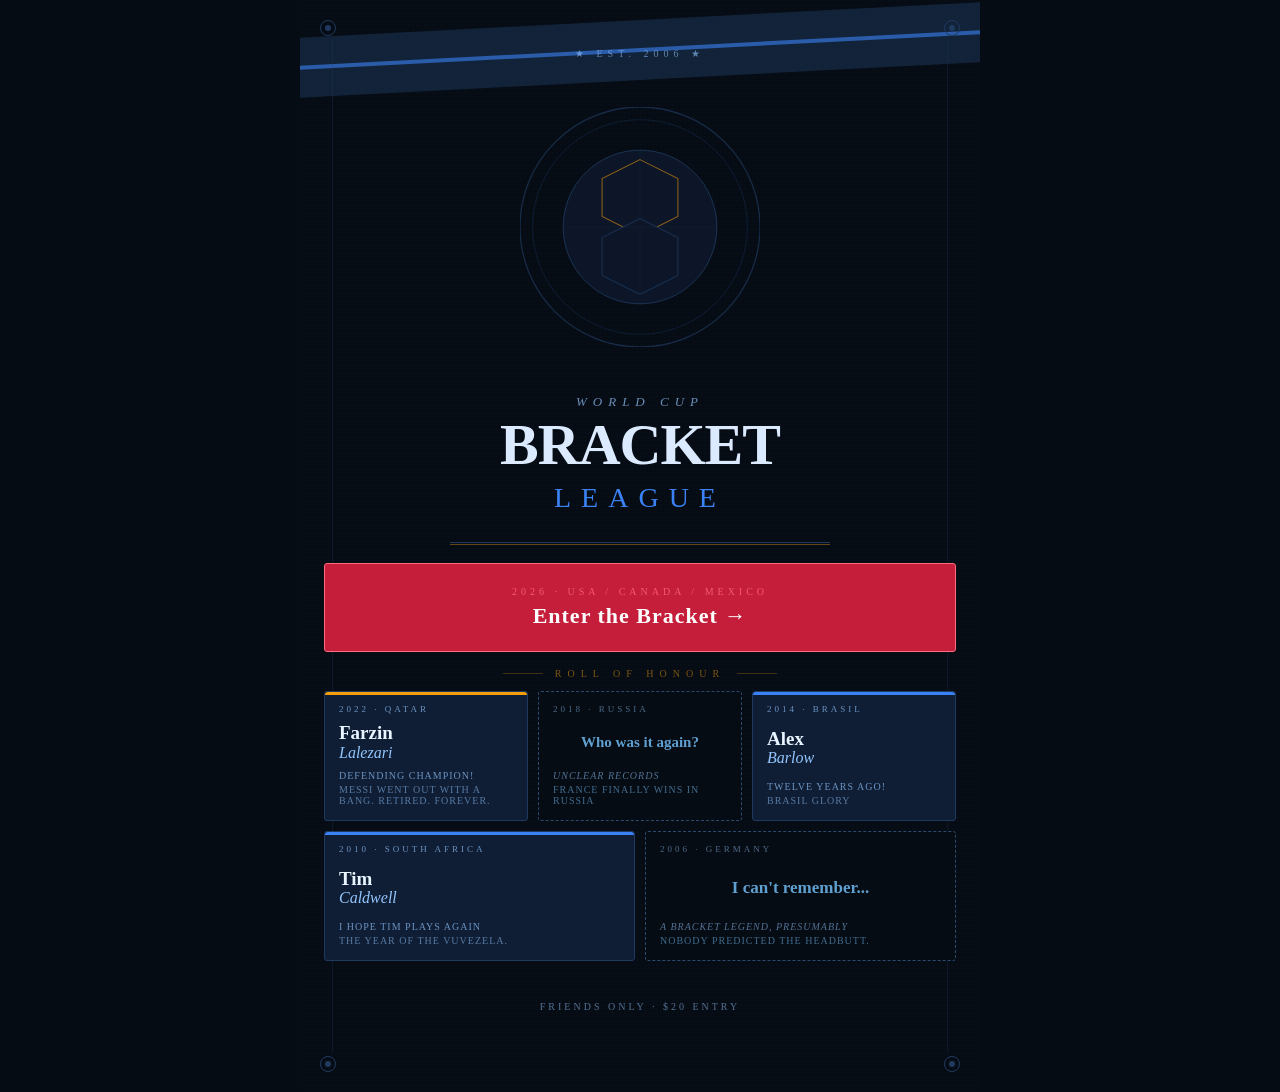
==== commit 0ab9c237: "update welcome page copy" ====
--- a/public/index.html
+++ b/public/index.html
@@ -132,7 +132,7 @@
 
       <!-- Footer -->
       <div class="welcome-hero__footer">
-        FRIENDLY HECKLING · $20 BUY-IN
+        FRIENDS ONLY · $20 ENTRY
       </div>
     </div>
   </main>
--- a/public/css/styles.css
+++ b/public/css/styles.css
@@ -733,8 +733,8 @@
   --c-bg-card-welcome: #0f1e35;
   --c-blue-text:       #dbeafe;
   --c-blue-muted:      #93c5fd;
-  --c-red-welcome:     #ef4444;
-  --c-red-light:       #fca5a5;
+  --c-red-welcome:     #c41e3a;
+  --c-red-light:       #ff6b7a;
   --c-mystery-name:    #60a0d0;
   background: #060c14;
 }
@@ -923,7 +923,7 @@
   letter-spacing: 6px;
   color: var(--c-gold);
   opacity: 0.5;
-  margin: 0 0 20px;
+  margin: 16px 0 12px;
   text-transform: uppercase;
   display: flex;
   align-items: center;
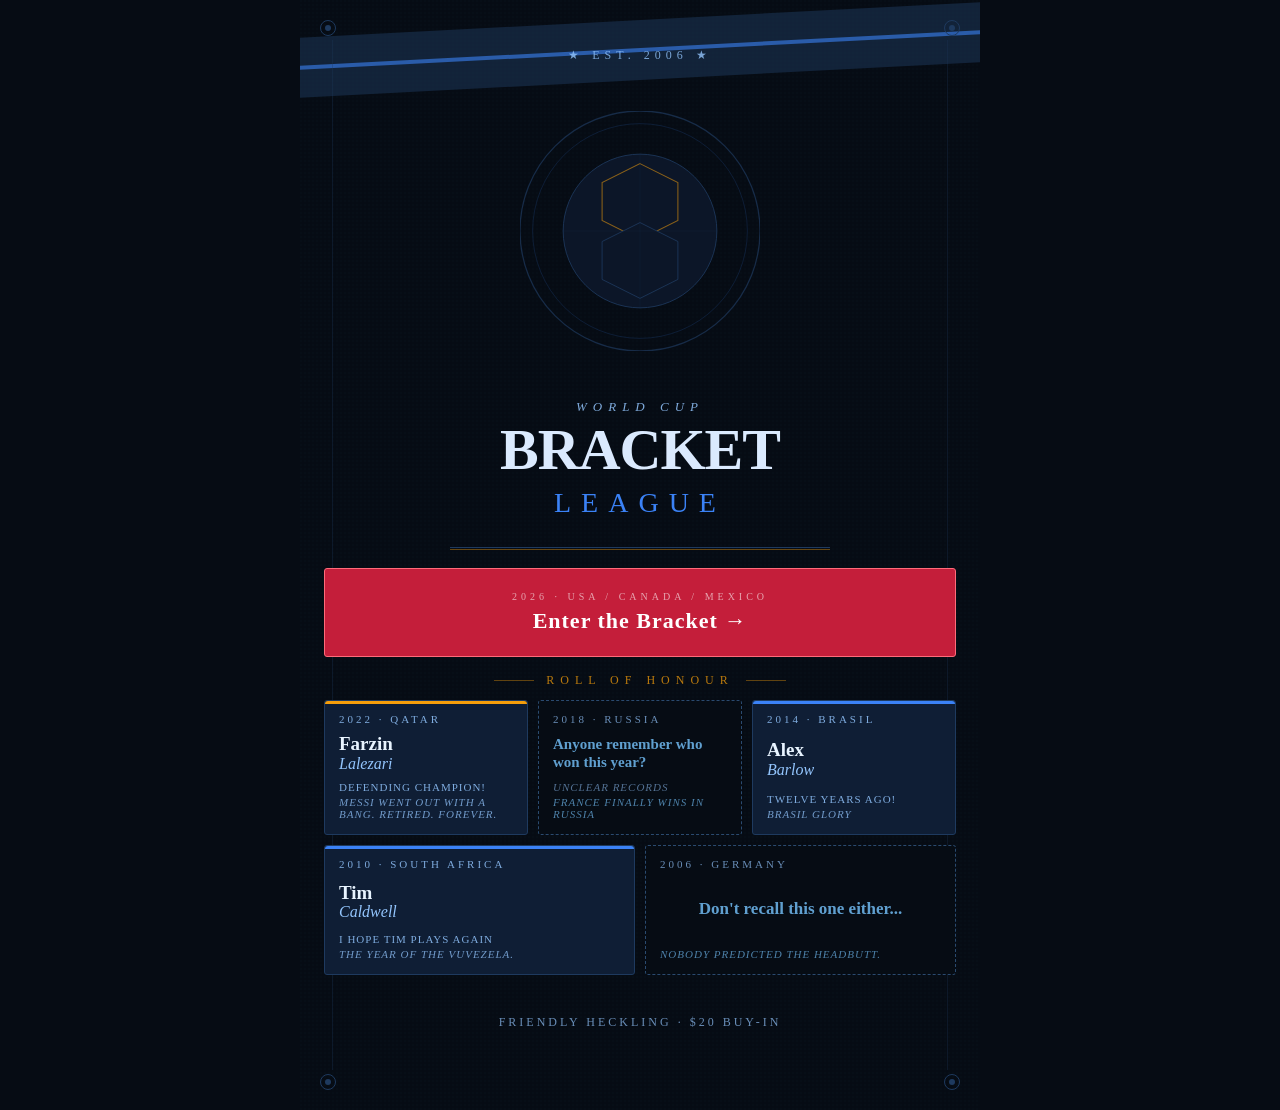
==== commit 7b9f0e5a: "Improve legibility: increase font sizes and contrast - Bump html font-size from 15px to 16px for all" ====
--- a/public/index.html
+++ b/public/index.html
@@ -88,7 +88,7 @@
           <!-- 2018 Russia - Mystery -->
           <div class="welcome-hero__card welcome-hero__card--mystery">
             <div class="welcome-hero__card-year">2018 · RUSSIA</div>
-            <div class="welcome-hero__card-name welcome-hero__card-mystery-name">Who was it again?</div>
+            <div class="welcome-hero__card-name welcome-hero__card-mystery-name">Anyone remember who won this year?</div>
             <div class="welcome-hero__card-subtitle">Unclear records</div>
             <div class="welcome-hero__card-tagline">France finally wins in Russia</div>
           </div>
@@ -123,8 +123,7 @@
           <!-- 2006 Germany - Mystery -->
           <div class="welcome-hero__card welcome-hero__card--mystery welcome-hero__card--wide">
             <div class="welcome-hero__card-year">2006 · GERMANY</div>
-            <div class="welcome-hero__card-name welcome-hero__card-mystery-name welcome-hero__card-mystery-name--large">I can't remember...</div>
-            <div class="welcome-hero__card-subtitle">A bracket legend, presumably</div>
+            <div class="welcome-hero__card-name welcome-hero__card-mystery-name welcome-hero__card-mystery-name--large">Don't recall this one either...</div>
             <div class="welcome-hero__card-tagline">Nobody predicted the headbutt.</div>
           </div>
         </div>
@@ -132,7 +131,7 @@
 
       <!-- Footer -->
       <div class="welcome-hero__footer">
-        FRIENDS ONLY · $20 ENTRY
+        FRIENDLY HECKLING · $20 BUY-IN
       </div>
     </div>
   </main>
--- a/public/css/styles.css
+++ b/public/css/styles.css
@@ -9,7 +9,7 @@
   --c-surface2:    #242424;
   --c-border:      #333;
   --c-text:        #e8e8e8;
-  --c-muted:       #888;
+  --c-muted:       #a0a0a0;
   --c-blue:        #3b82f6;
   --c-blue-dim:    #1e3a5f;
   --c-green:       #22c55e;
@@ -24,7 +24,7 @@
 
 *, *::before, *::after { box-sizing: border-box; margin: 0; padding: 0; }
 
-html { font-size: 15px; }
+html { font-size: 16px; }
 
 body {
   background: var(--c-bg);
@@ -55,7 +55,7 @@
   letter-spacing: -0.02em;
 }
 .topbar__sub {
-  font-size: 0.7rem;
+  font-size: 0.75rem;
   color: var(--c-muted);
   margin-top: 1px;
 }
@@ -238,7 +238,7 @@
   color: var(--c-blue);
 }
 .podium__rank {
-  font-size: 0.65rem;
+  font-size: 0.72rem;
   font-weight: 700;
   color: var(--c-muted);
   letter-spacing: 0.05em;
@@ -313,14 +313,14 @@
 }
 .standings .pts { font-weight: 700; color: var(--c-text); }
 .standings .team-name { max-width: 70px; }
-.standings .team-abbr { color: var(--c-muted); font-size: 0.65rem; margin-left: 3px; }
+.standings .team-abbr { color: var(--c-muted); font-size: 0.72rem; margin-left: 3px; }
 .standings tr.qualified td:first-child { color: var(--c-blue); }
 .standings tr.qualified-actual td:first-child { color: var(--c-green); }
 
 /* Fixtures divider */
 .fixtures-divider {
   padding: 4px 10px;
-  font-size: 0.65rem;
+  font-size: 0.72rem;
   font-weight: 700;
   text-transform: uppercase;
   letter-spacing: 0.07em;
@@ -472,7 +472,7 @@
   border-color: var(--c-border);
 }
 .ko-card__meta {
-  font-size: 0.65rem;
+  font-size: 0.72rem;
   color: var(--c-muted);
 }
 .ko-card__matchup {
@@ -838,10 +838,10 @@
 /* Eyebrow */
 .welcome-hero__eyebrow {
   font-family: Georgia, 'Times New Roman', serif;
-  font-size: 10px;
+  font-size: 12px;
   letter-spacing: 5px;
   color: var(--c-blue-muted);
-  opacity: 0.6;
+  opacity: 0.8;
   margin-bottom: 48px;
   text-transform: uppercase;
 }
@@ -871,7 +871,7 @@
   font-style: italic;
   letter-spacing: 6px;
   color: var(--c-blue-muted);
-  opacity: 0.7;
+  opacity: 0.85;
   margin-bottom: 6px;
   text-transform: uppercase;
 }
@@ -919,10 +919,10 @@
 /* Roll of Honour label */
 .welcome-hero__honour-label {
   font-family: Georgia, 'Times New Roman', serif;
-  font-size: 10px;
+  font-size: 12px;
   letter-spacing: 6px;
   color: var(--c-gold);
-  opacity: 0.5;
+  opacity: 0.75;
   margin: 16px 0 12px;
   text-transform: uppercase;
   display: flex;
@@ -971,7 +971,7 @@
 .welcome-hero__card--cta:hover { opacity: 0.9; }
 
 .welcome-hero__card--cta .welcome-hero__card-year {
-  color: var(--c-red-light);
+  color: rgba(255, 255, 255, 0.75);
   font-size: 10px;
   letter-spacing: 4px;
   opacity: 0.8;
@@ -1016,10 +1016,10 @@
 }
 
 .welcome-hero__card-year {
-  font-size: 9px;
+  font-size: 11px;
   letter-spacing: 3px;
   color: var(--c-blue-muted);
-  opacity: 0.7;
+  opacity: 0.85;
   text-transform: uppercase;
   margin-bottom: 8px;
 }
@@ -1047,20 +1047,21 @@
 }
 
 .welcome-hero__card-subtitle {
-  font-size: 10px;
+  font-size: 11px;
   color: var(--c-blue-muted);
-  opacity: 0.7;
+  opacity: 0.85;
   letter-spacing: 1px;
   text-transform: uppercase;
   margin-bottom: 3px;
 }
 
 .welcome-hero__card-tagline {
-  font-size: 10px;
+  font-size: 11px;
   color: var(--c-blue-muted);
-  opacity: 0.55;
+  opacity: 0.75;
   letter-spacing: 1px;
   text-transform: uppercase;
+  font-style: italic;
 }
 
 /* Mystery cards */
@@ -1076,7 +1077,7 @@
 
 .welcome-hero__card--mystery .welcome-hero__card-year {
   color: var(--c-blue-muted);
-  opacity: 0.5;
+  opacity: 0.7;
 }
 
 .welcome-hero__card-mystery-name {
@@ -1101,7 +1102,7 @@
 
 .welcome-hero__card--mystery .welcome-hero__card-tagline {
   color: var(--c-mystery-name);
-  opacity: 0.65;
+  opacity: 0.8;
 }
 
 /* Card rows for grid layout */
@@ -1119,10 +1120,10 @@
 /* Footer */
 .welcome-hero__footer {
   font-family: Georgia, 'Times New Roman', serif;
-  font-size: 10px;
+  font-size: 12px;
   letter-spacing: 3px;
   color: var(--c-blue-muted);
-  opacity: 0.55;
+  opacity: 0.7;
   margin-top: 40px;
   text-transform: uppercase;
   text-align: center;
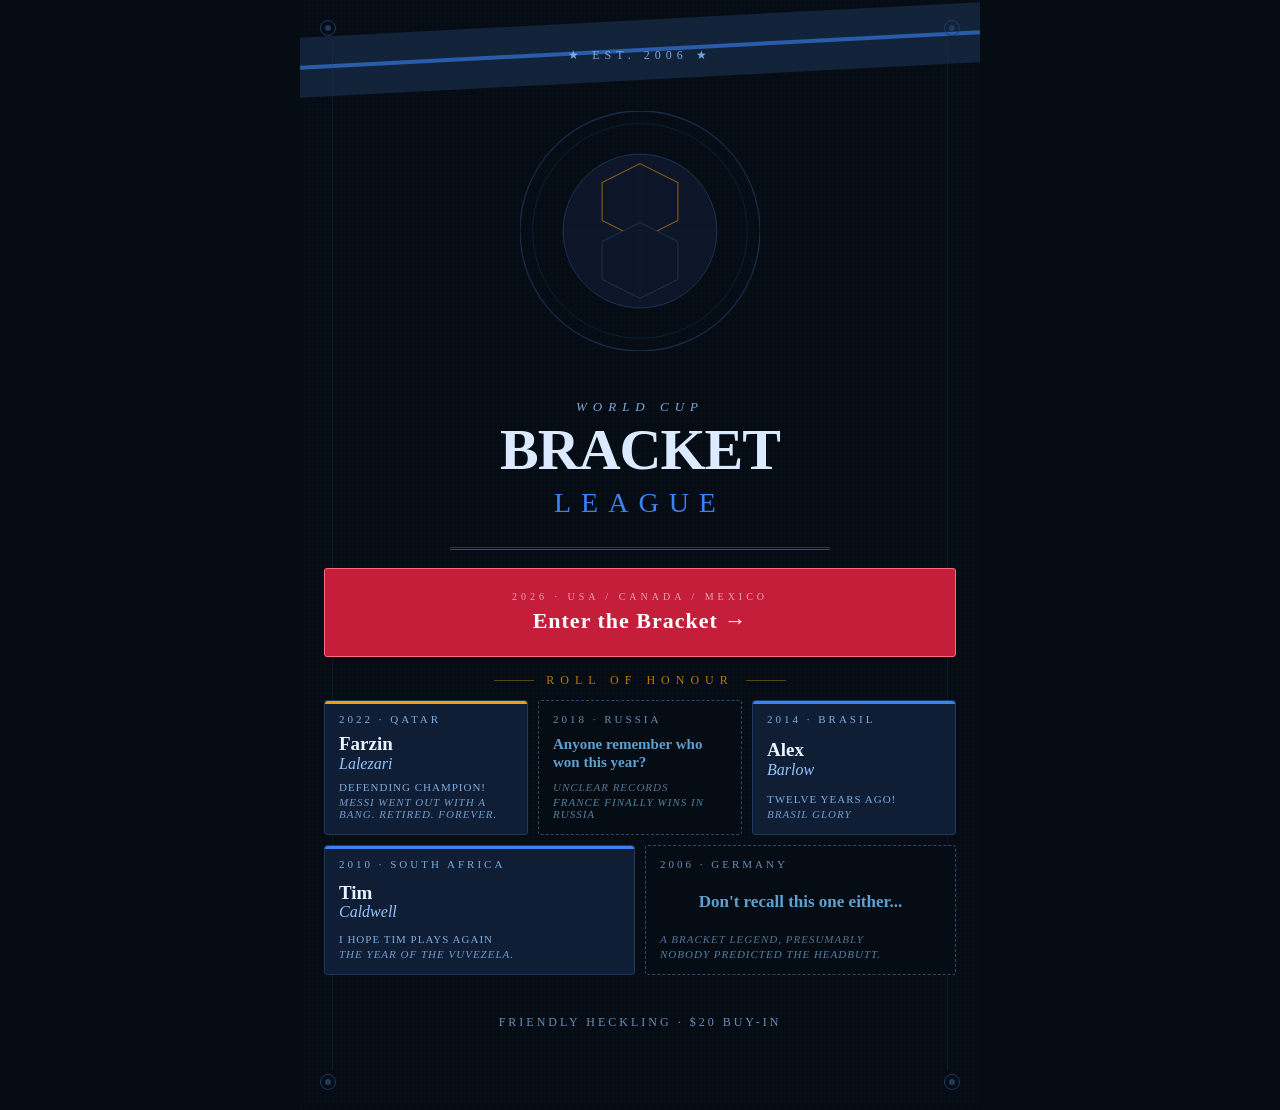
==== commit 17f4b38b: "Fix: add italic to subtitle, not tagline (consistent with mystery cards) The mystery card subtitle a" ====
--- a/public/index.html
+++ b/public/index.html
@@ -124,6 +124,7 @@
           <div class="welcome-hero__card welcome-hero__card--mystery welcome-hero__card--wide">
             <div class="welcome-hero__card-year">2006 · GERMANY</div>
             <div class="welcome-hero__card-name welcome-hero__card-mystery-name welcome-hero__card-mystery-name--large">Don't recall this one either...</div>
+            <div class="welcome-hero__card-subtitle">A bracket legend, presumably</div>
             <div class="welcome-hero__card-tagline">Nobody predicted the headbutt.</div>
           </div>
         </div>
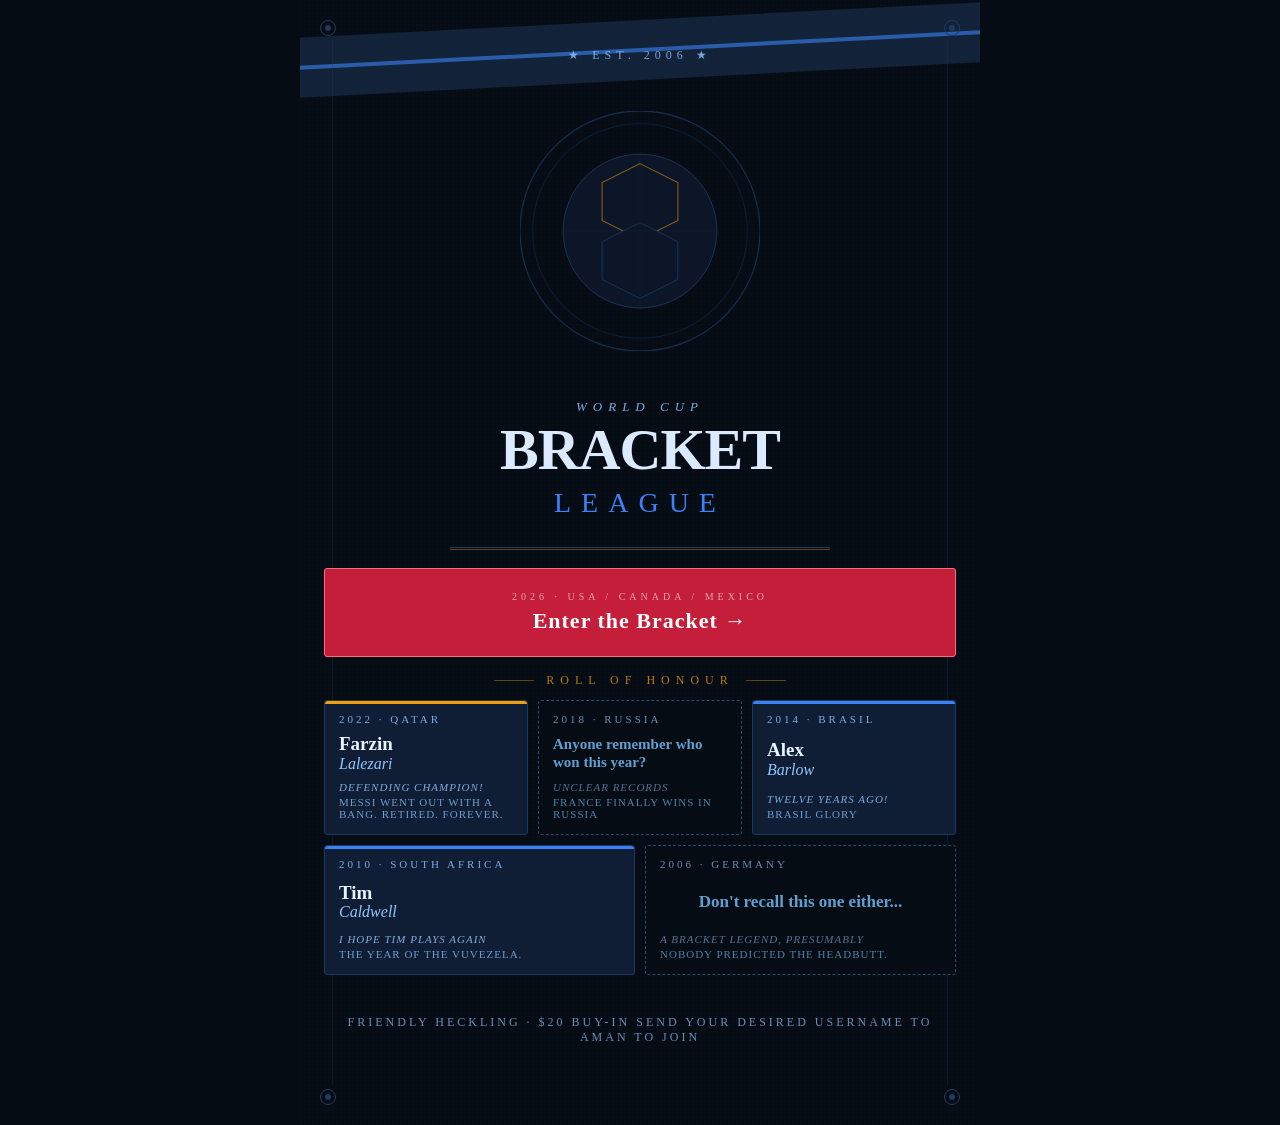
==== commit 528b864f: "instruction" ====
--- a/public/index.html
+++ b/public/index.html
@@ -133,6 +133,7 @@
       <!-- Footer -->
       <div class="welcome-hero__footer">
         FRIENDLY HECKLING · $20 BUY-IN
+        SEND YOUR DESIRED USERNAME TO AMAN TO JOIN
       </div>
     </div>
   </main>
--- a/public/css/styles.css
+++ b/public/css/styles.css
@@ -1053,6 +1053,7 @@
   letter-spacing: 1px;
   text-transform: uppercase;
   margin-bottom: 3px;
+  font-style: italic;
 }
 
 .welcome-hero__card-tagline {
@@ -1061,7 +1062,6 @@
   opacity: 0.75;
   letter-spacing: 1px;
   text-transform: uppercase;
-  font-style: italic;
 }
 
 /* Mystery cards */
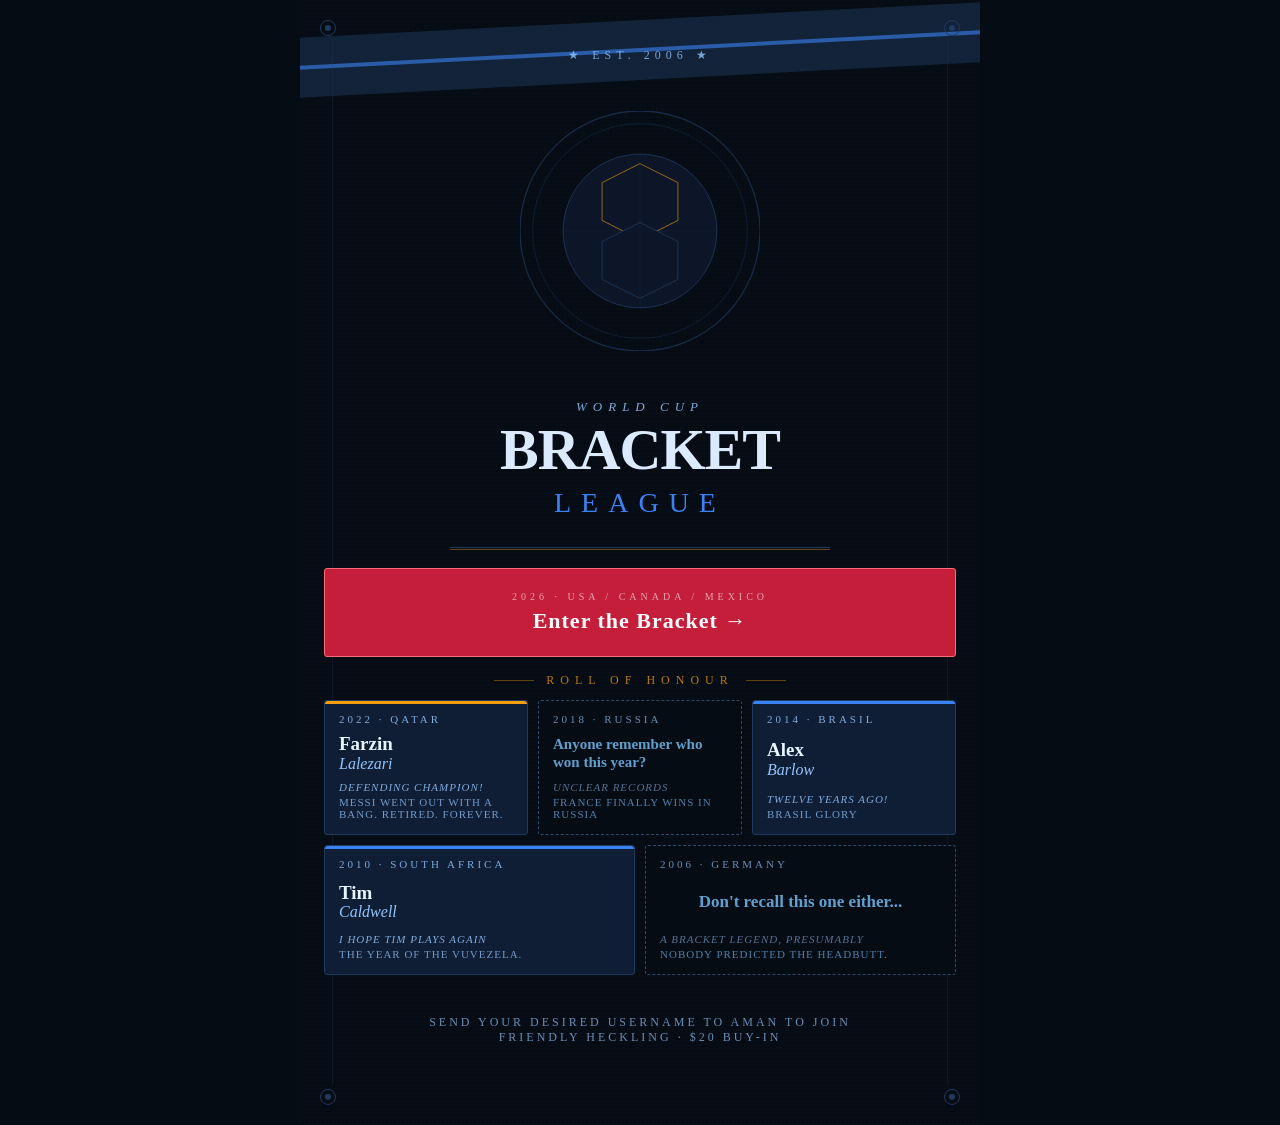
==== commit 4b785a65: "Reorder footer text: join instruction now appears first" ====
--- a/public/index.html
+++ b/public/index.html
@@ -132,8 +132,8 @@
 
       <!-- Footer -->
       <div class="welcome-hero__footer">
+        SEND YOUR DESIRED USERNAME TO AMAN TO JOIN<br> 
         FRIENDLY HECKLING · $20 BUY-IN
-        SEND YOUR DESIRED USERNAME TO AMAN TO JOIN
       </div>
     </div>
   </main>
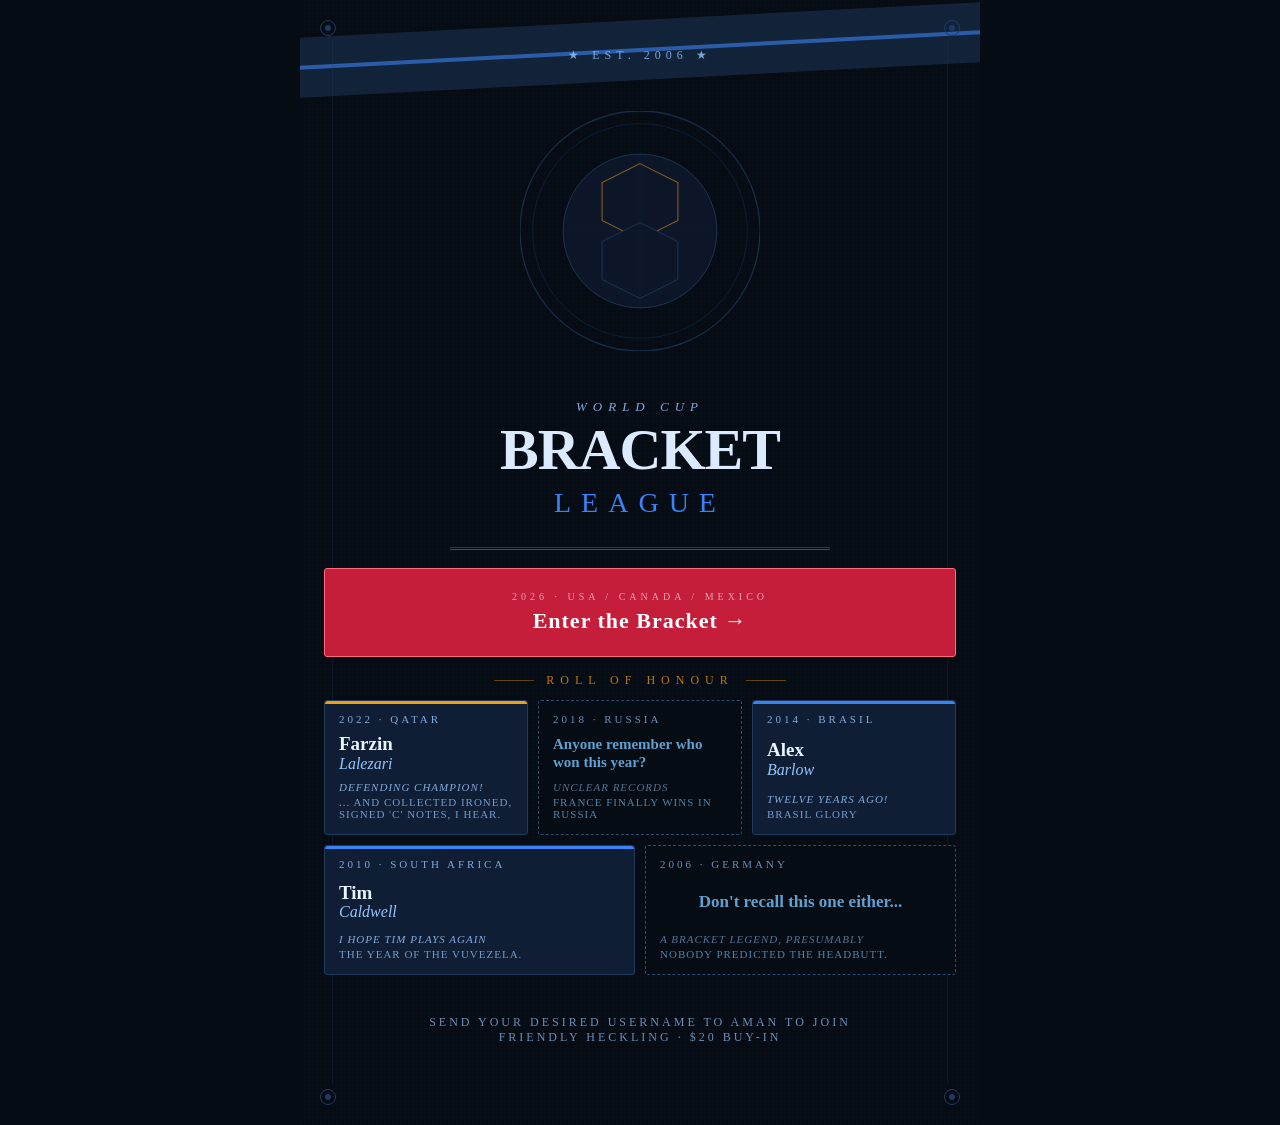
==== commit 60c8849f: "cnotes" ====
--- a/public/index.html
+++ b/public/index.html
@@ -82,7 +82,7 @@
               <div class="welcome-hero__card-last">Lalezari</div>
             </div>
             <div class="welcome-hero__card-subtitle">Defending champion!</div>
-            <div class="welcome-hero__card-tagline">Messi went out with a bang. Retired. Forever.</div>
+            <div class="welcome-hero__card-tagline">... and collected ironed, signed 'C' notes, I hear.</div>
           </div>
 
           <!-- 2018 Russia - Mystery -->
--- a/public/css/styles.css
+++ b/public/css/styles.css
@@ -54,10 +54,16 @@
   font-weight: 700;
   letter-spacing: -0.02em;
 }
+.topbar__dates {
+  font-size: 0.75rem;
+  color: var(--c-muted);
+  margin-top: 1px;
+}
 .topbar__sub {
   font-size: 0.75rem;
-  color: var(--c-muted);
-  margin-top: 1px;
+  color: var(--c-blue);
+  margin-top: 2px;
+  font-weight: 500;
 }
 
 /* ── Buttons ─────────────────────────────────────────────── */
